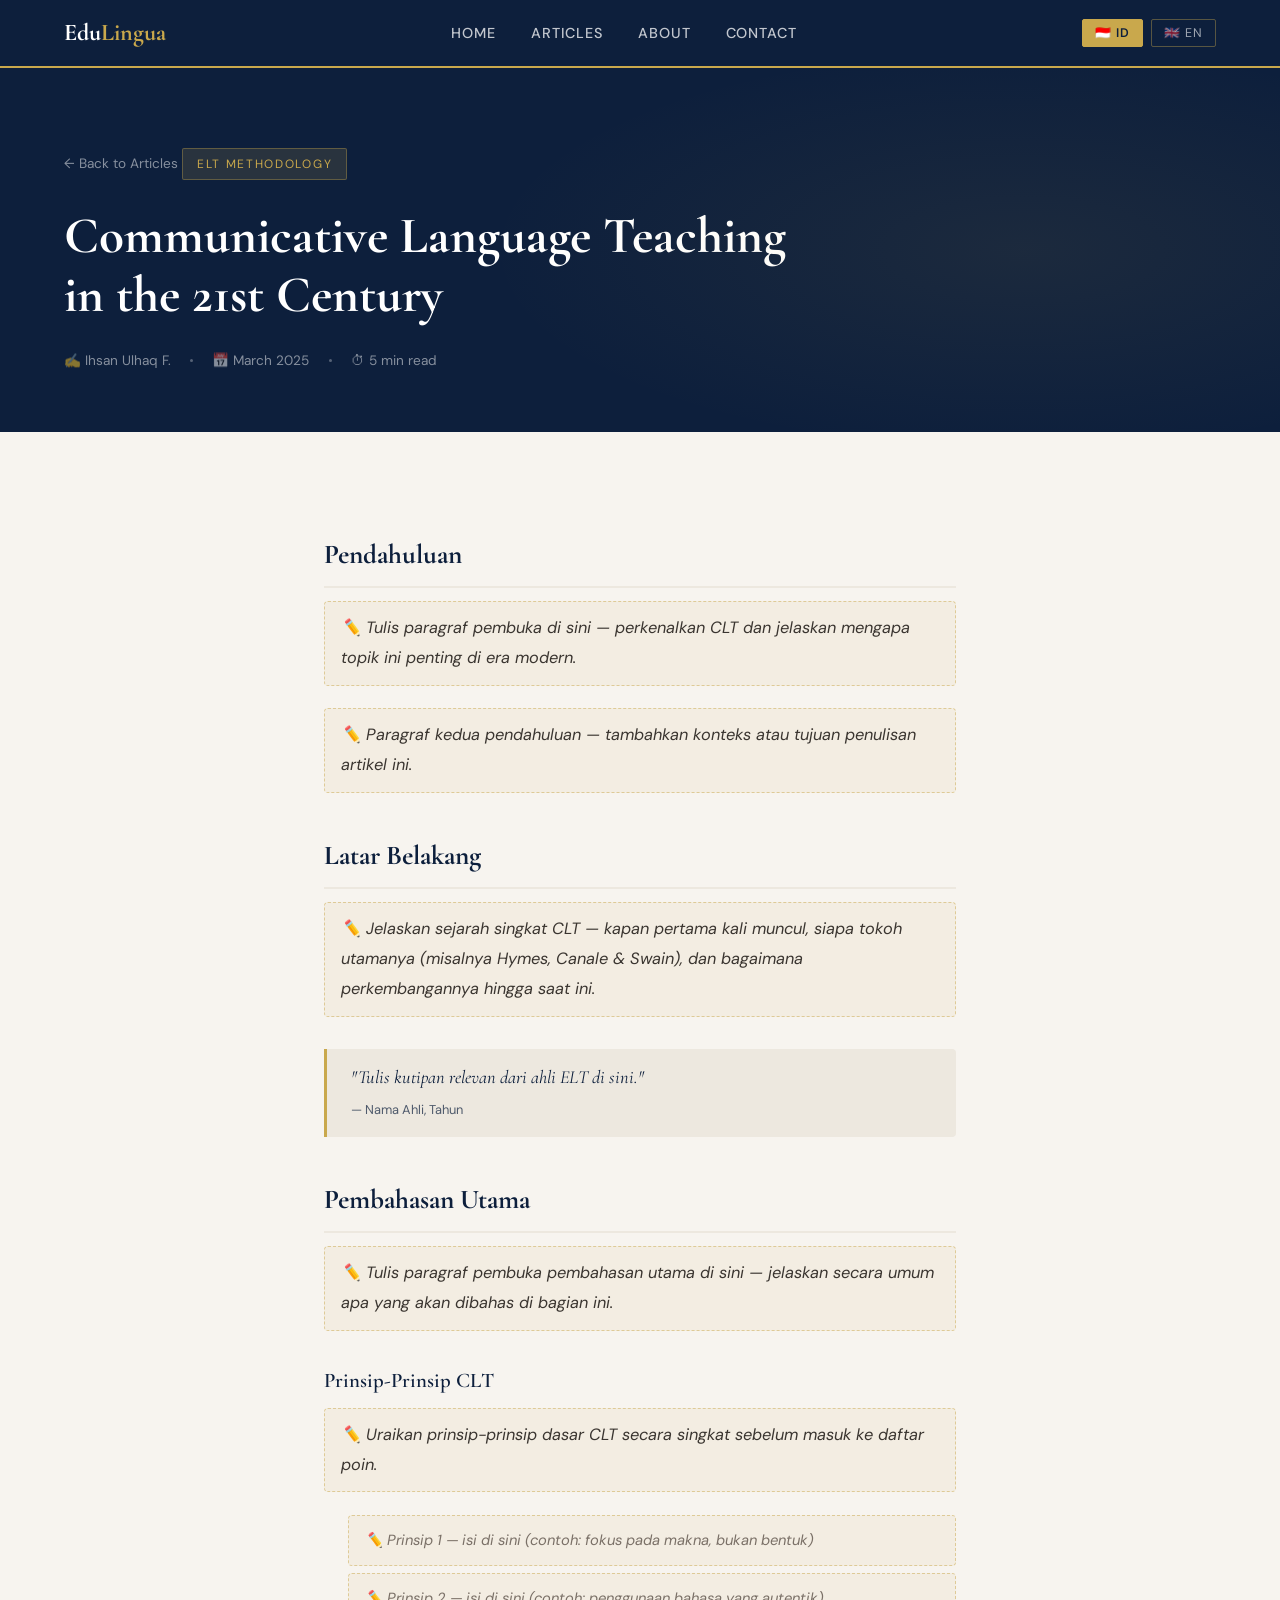
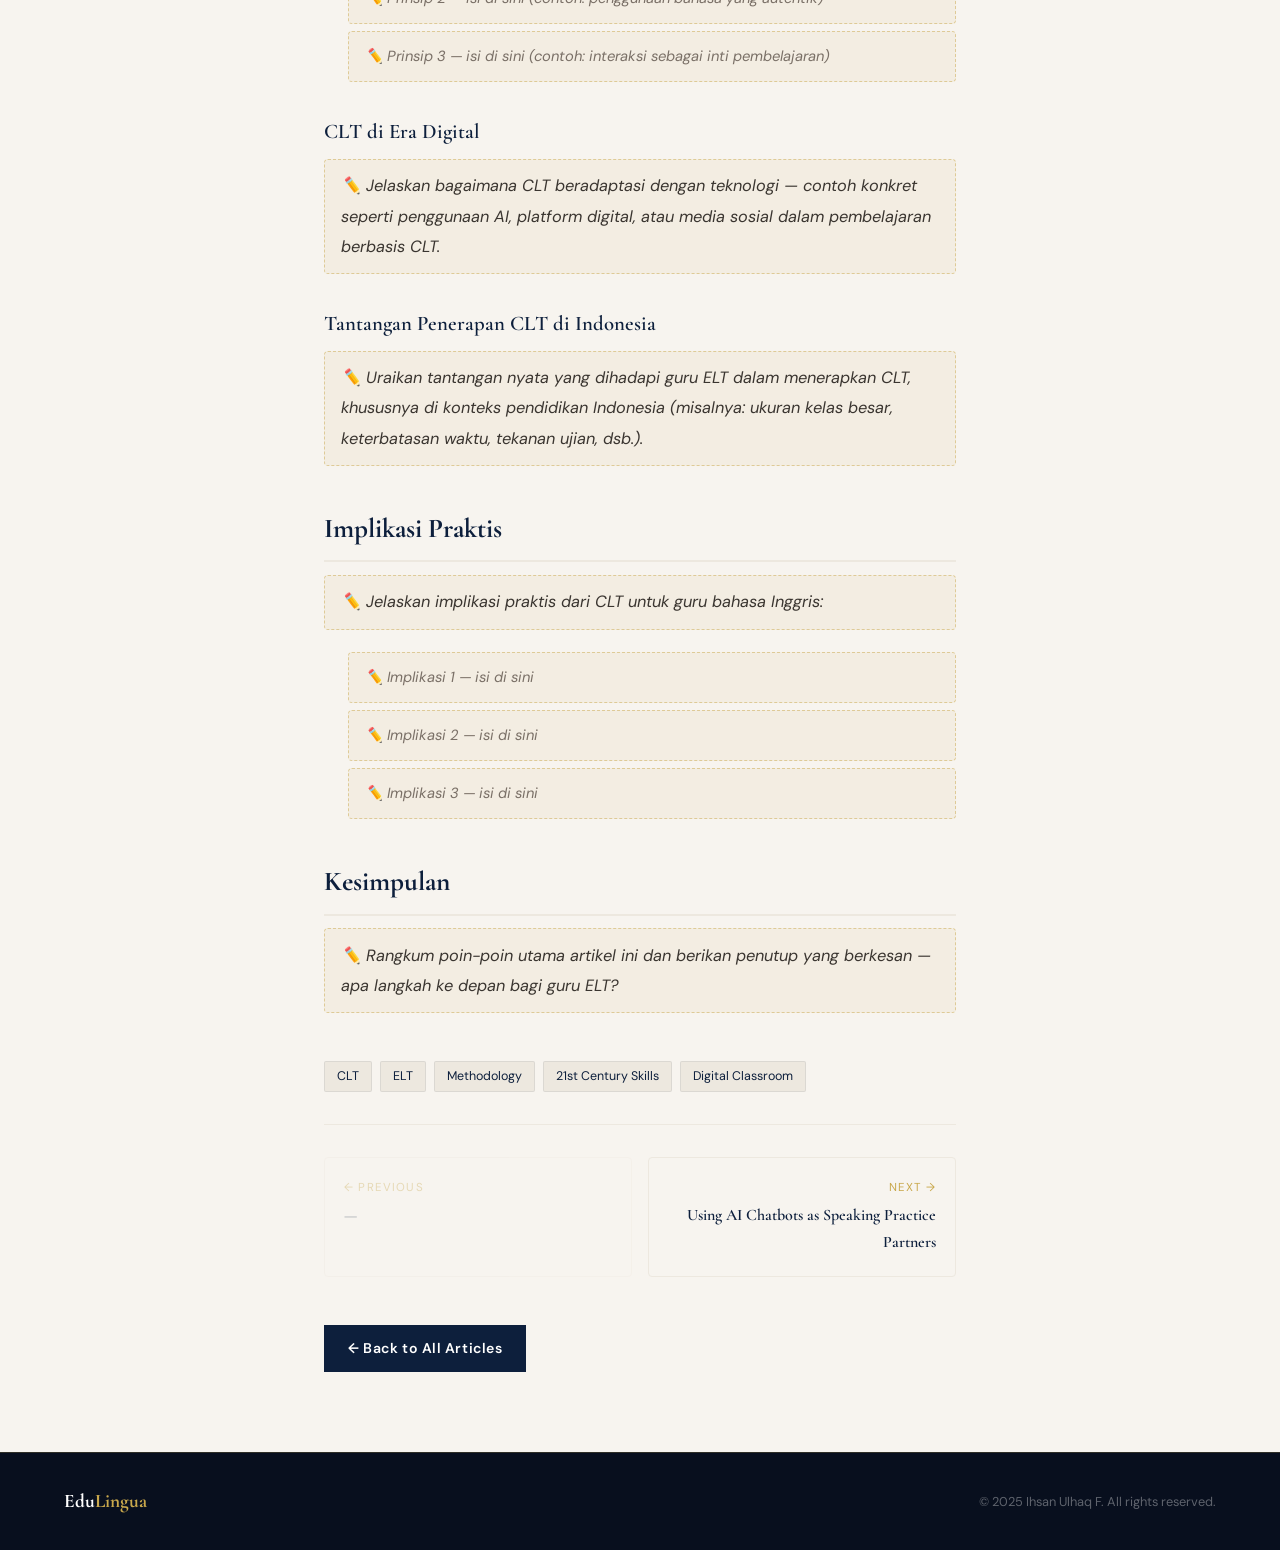
==== blog/artikel-1.html @ 9e731ccf "Rename artikel1.html to artikel-1.html" ====
<!DOCTYPE html>
<html lang="en">
<head>
  <meta charset="UTF-8" />
  <meta name="viewport" content="width=device-width, initial-scale=1.0"/>
  <title>Communicative Language Teaching in the 21st Century — EduLingua</title>
  <link href="https://fonts.googleapis.com/css2?family=Cormorant+Garamond:ital,wght@0,400;0,600;0,700;1,400&family=DM+Sans:wght@300;400;500&display=swap" rel="stylesheet"/>
  <style>
    *, *::before, *::after { box-sizing: border-box; margin: 0; padding: 0; }
    :root {
      --navy:  #0d1f3c;
      --gold:  #c9a84c;
      --ivory: #f7f4ef;
      --warm:  #ede8df;
      --muted: #7a7067;
      --white: #ffffff;
      --serif: 'Cormorant Garamond', Georgia, serif;
      --sans:  'DM Sans', sans-serif;
    }
    html { scroll-behavior: smooth; }
    body { background: var(--ivory); color: var(--navy); font-family: var(--sans); font-size: 16px; line-height: 1.7; }

    /* NAV */
    nav {
      position: sticky; top: 0; z-index: 100;
      background: var(--navy);
      display: flex; align-items: center; justify-content: space-between;
      padding: 0 5vw; height: 68px;
      border-bottom: 2px solid var(--gold);
    }
    .nav-logo { font-family: var(--serif); font-size: 1.5rem; font-weight: 700; color: var(--white); text-decoration: none; }
    .nav-logo span { color: var(--gold); }
    .nav-links { display: flex; gap: 2.2rem; list-style: none; }
    .nav-links a { color: rgba(255,255,255,.75); text-decoration: none; font-size: .9rem; letter-spacing: .06em; text-transform: uppercase; font-weight: 500; transition: color .25s; }
    .nav-links a:hover { color: var(--gold); }

    /* LANGUAGE TOGGLE */
    .lang-toggle { display: flex; gap: .5rem; align-items: center; }
    .lang-btn {
      background: transparent; border: 1px solid rgba(201,168,76,.4);
      color: rgba(255,255,255,.6); padding: 5px 12px; font-size: .78rem;
      letter-spacing: .08em; cursor: pointer; border-radius: 2px;
      font-family: var(--sans); transition: all .2s;
    }
    .lang-btn.active { background: var(--gold); color: var(--navy); border-color: var(--gold); font-weight: 600; }
    .lang-btn:hover:not(.active) { border-color: var(--gold); color: var(--gold); }

    /* HERO */
    .article-hero {
      background: var(--navy); padding: 80px 5vw 60px;
      position: relative; overflow: hidden;
    }
    .article-hero::before {
      content: ''; position: absolute; inset: 0;
      background: radial-gradient(ellipse 60% 80% at 80% 50%, rgba(201,168,76,.08), transparent 70%);
      pointer-events: none;
    }
    .back-link {
      display: inline-flex; align-items: center; gap: .4rem;
      color: rgba(255,255,255,.5); text-decoration: none; font-size: .85rem;
      margin-bottom: 2rem; transition: color .2s;
    }
    .back-link:hover { color: var(--gold); }
    .article-cat {
      display: inline-block;
      background: rgba(201,168,76,.15); color: var(--gold);
      font-size: .75rem; letter-spacing: .14em; text-transform: uppercase;
      padding: 5px 14px; border: 1px solid rgba(201,168,76,.35); border-radius: 2px;
      margin-bottom: 1.2rem;
    }
    .article-title {
      font-family: var(--serif); font-size: clamp(2rem, 5vw, 3.2rem);
      font-weight: 700; color: var(--white); line-height: 1.15;
      max-width: 760px; margin-bottom: 1.5rem;
    }
    .article-meta {
      display: flex; align-items: center; gap: 1.2rem;
      flex-wrap: wrap; font-size: .85rem; color: rgba(255,255,255,.5);
    }
    .article-meta span { display: flex; align-items: center; gap: .4rem; }
    .meta-dot { width: 3px; height: 3px; background: rgba(255,255,255,.3); border-radius: 50%; }

    /* ARTICLE BODY */
    .article-wrap { max-width: 760px; margin: 0 auto; padding: 60px 5vw 80px; }

    /* LANG CONTENT */
    .lang-content { display: none; }
    .lang-content.active { display: block; }

    /* ARTICLE CONTENT */
    .article-content h2 {
      font-family: var(--serif); font-size: 1.7rem; font-weight: 700;
      color: var(--navy); margin: 2.5rem 0 .8rem;
      padding-bottom: .5rem; border-bottom: 2px solid var(--warm);
    }
    .article-content h3 {
      font-family: var(--serif); font-size: 1.3rem; font-weight: 600;
      color: var(--navy); margin: 2rem 0 .6rem;
    }
    .article-content p {
      color: #3a3530; margin-bottom: 1.4rem; font-size: 1.02rem; line-height: 1.85;
    }
    .article-content ul, .article-content ol {
      margin: 0 0 1.4rem 1.5rem; color: #3a3530; font-size: 1.02rem; line-height: 1.85;
    }
    .article-content li { margin-bottom: .4rem; }
    .article-content blockquote {
      border-left: 3px solid var(--gold); padding: .8rem 1.5rem;
      margin: 2rem 0; background: var(--warm); border-radius: 0 4px 4px 0;
      font-family: var(--serif); font-size: 1.15rem; font-style: italic; color: var(--navy);
    }
    .article-content strong { color: var(--navy); font-weight: 600; }
    .article-content a { color: var(--gold); text-decoration: underline; }

    /* PLACEHOLDER — hapus setelah konten diisi */
    .placeholder {
      background: rgba(201,168,76,.08); border: 1px dashed rgba(201,168,76,.5);
      border-radius: 4px; padding: .7rem 1rem; margin-bottom: 1.4rem;
      color: var(--muted); font-size: .92rem; font-style: italic; list-style: none;
    }
    .placeholder::before { content: '✏️  '; }

    /* TAGS */
    .article-tags { display: flex; flex-wrap: wrap; gap: .5rem; margin: 3rem 0 2rem; }
    .tag {
      background: var(--warm); color: var(--navy); font-size: .78rem;
      padding: 4px 12px; border-radius: 2px; border: 1px solid rgba(13,31,60,.08);
    }

    /* DIVIDER */
    .article-divider { border: none; border-top: 1px solid var(--warm); margin: 2rem 0; }

    /* ARTICLE NAV */
    .article-nav { display: grid; grid-template-columns: 1fr 1fr; gap: 1rem; margin-top: 2rem; }
    .article-nav a {
      border: 1px solid var(--warm); border-radius: 4px; padding: 1.2rem;
      text-decoration: none; transition: border-color .2s, transform .2s;
    }
    .article-nav a:hover { border-color: var(--gold); transform: translateY(-2px); }
    .nav-dir { font-size: .72rem; letter-spacing: .1em; text-transform: uppercase; color: var(--gold); margin-bottom: .3rem; }
    .nav-title { font-family: var(--serif); font-size: 1rem; color: var(--navy); font-weight: 600; }
    .article-nav .next { text-align: right; }

    /* BACK TO BLOG */
    .back-to-blog {
      display: inline-flex; align-items: center; gap: .5rem;
      background: var(--navy); color: var(--white);
      padding: 12px 24px; text-decoration: none; font-size: .88rem;
      font-weight: 600; letter-spacing: .04em; margin-top: 3rem; transition: opacity .2s;
    }
    .back-to-blog:hover { opacity: .85; }

    /* FOOTER */
    footer {
      background: #080f1e; padding: 2rem 5vw;
      display: flex; align-items: center; justify-content: space-between;
      border-top: 1px solid rgba(201,168,76,.2); flex-wrap: wrap; gap: 1rem;
    }
    .footer-logo { font-family: var(--serif); font-size: 1.2rem; color: var(--white); font-weight: 700; }
    .footer-logo span { color: var(--gold); }
    .footer-copy { font-size: .8rem; color: rgba(255,255,255,.35); }

    @media (max-width: 640px) {
      .nav-links { display: none; }
      .article-nav { grid-template-columns: 1fr; }
    }
  </style>
</head>
<body>

<!-- NAV -->
<nav>
  <a class="nav-logo" href="../index.html">Edu<span>Lingua</span></a>
  <ul class="nav-links">
    <li><a href="../index.html">Home</a></li>
    <li><a href="../index.html#posts">Articles</a></li>
    <li><a href="../index.html#about">About</a></li>
    <li><a href="../index.html#contact">Contact</a></li>
  </ul>
  <div class="lang-toggle">
    <button class="lang-btn active" onclick="switchLang('id', this)">🇮🇩 ID</button>
    <button class="lang-btn" onclick="switchLang('en', this)">🇬🇧 EN</button>
  </div>
</nav>

<!-- HERO -->
<div class="article-hero">
  <a class="back-link" href="../index.html#posts">← Back to Articles</a>
  <div class="article-cat">ELT Methodology</div>
  <h1 class="article-title">Communicative Language Teaching in the 21st Century</h1>
  <div class="article-meta">
    <span>✍️ Ihsan Ulhaq F.</span>
    <span class="meta-dot"></span>
    <span>📅 March 2025</span>
    <span class="meta-dot"></span>
    <span>⏱ 5 min read</span>
  </div>
</div>

<!-- ISI ARTIKEL -->
<div class="article-wrap">

  <!-- ============================================================
       🇮🇩 VERSI BAHASA INDONESIA
       Ganti setiap elemen .placeholder dengan konten aslimu
  ============================================================ -->
  <div class="lang-content active" id="lang-id">
    <div class="article-content">

      <h2>Pendahuluan</h2>
      <p class="placeholder">Tulis paragraf pembuka di sini — perkenalkan CLT dan jelaskan mengapa topik ini penting di era modern.</p>
      <p class="placeholder">Paragraf kedua pendahuluan — tambahkan konteks atau tujuan penulisan artikel ini.</p>

      <h2>Latar Belakang</h2>
      <p class="placeholder">Jelaskan sejarah singkat CLT — kapan pertama kali muncul, siapa tokoh utamanya (misalnya Hymes, Canale & Swain), dan bagaimana perkembangannya hingga saat ini.</p>

      <blockquote>
        "Tulis kutipan relevan dari ahli ELT di sini."
        <br/><small style="font-family:var(--sans);font-size:.8rem;font-style:normal;opacity:.7">— Nama Ahli, Tahun</small>
      </blockquote>

      <h2>Pembahasan Utama</h2>
      <p class="placeholder">Tulis paragraf pembuka pembahasan utama di sini — jelaskan secara umum apa yang akan dibahas di bagian ini.</p>

      <h3>Prinsip-Prinsip CLT</h3>
      <p class="placeholder">Uraikan prinsip-prinsip dasar CLT secara singkat sebelum masuk ke daftar poin.</p>
      <ul>
        <li class="placeholder">Prinsip 1 — isi di sini (contoh: fokus pada makna, bukan bentuk)</li>
        <li class="placeholder">Prinsip 2 — isi di sini (contoh: penggunaan bahasa yang autentik)</li>
        <li class="placeholder">Prinsip 3 — isi di sini (contoh: interaksi sebagai inti pembelajaran)</li>
      </ul>

      <h3>CLT di Era Digital</h3>
      <p class="placeholder">Jelaskan bagaimana CLT beradaptasi dengan teknologi — contoh konkret seperti penggunaan AI, platform digital, atau media sosial dalam pembelajaran berbasis CLT.</p>

      <h3>Tantangan Penerapan CLT di Indonesia</h3>
      <p class="placeholder">Uraikan tantangan nyata yang dihadapi guru ELT dalam menerapkan CLT, khususnya di konteks pendidikan Indonesia (misalnya: ukuran kelas besar, keterbatasan waktu, tekanan ujian, dsb.).</p>

      <h2>Implikasi Praktis</h2>
      <p class="placeholder">Jelaskan implikasi praktis dari CLT untuk guru bahasa Inggris:</p>
      <ul>
        <li class="placeholder">Implikasi 1 — isi di sini</li>
        <li class="placeholder">Implikasi 2 — isi di sini</li>
        <li class="placeholder">Implikasi 3 — isi di sini</li>
      </ul>

      <h2>Kesimpulan</h2>
      <p class="placeholder">Rangkum poin-poin utama artikel ini dan berikan penutup yang berkesan — apa langkah ke depan bagi guru ELT?</p>

    </div>
  </div>

  <!-- ============================================================
       🇬🇧 ENGLISH VERSION
       Replace each .placeholder element with your actual content
  ============================================================ -->
  <div class="lang-content" id="lang-en">
    <div class="article-content">

      <h2>Introduction</h2>
      <p class="placeholder">Write your opening paragraph here — introduce CLT and explain why it remains relevant in the 21st century.</p>
      <p class="placeholder">Second introductory paragraph — add context or state the purpose of this article.</p>

      <h2>Background</h2>
      <p class="placeholder">Provide a brief history of CLT — when it emerged, key theorists (e.g. Hymes, Canale & Swain), and how it has evolved to the present day.</p>

      <blockquote>
        "Add a relevant quote from an ELT scholar here."
        <br/><small style="font-family:var(--sans);font-size:.8rem;font-style:normal;opacity:.7">— Scholar Name, Year</small>
      </blockquote>

      <h2>Main Discussion</h2>
      <p class="placeholder">Write an opening paragraph for the main discussion — briefly outline what will be covered in this section.</p>

      <h3>Core Principles of CLT</h3>
      <p class="placeholder">Briefly introduce the core principles before listing them.</p>
      <ul>
        <li class="placeholder">Principle 1 — fill in here (e.g. focus on meaning over form)</li>
        <li class="placeholder">Principle 2 — fill in here (e.g. use of authentic language)</li>
        <li class="placeholder">Principle 3 — fill in here (e.g. interaction as the core of learning)</li>
      </ul>

      <h3>CLT in the Digital Age</h3>
      <p class="placeholder">Explain how CLT has adapted to technology — give concrete examples such as AI tools, digital platforms, or social media in CLT-based learning environments.</p>

      <h3>Challenges of Implementing CLT in Indonesia</h3>
      <p class="placeholder">Discuss real challenges faced by ELT teachers when applying CLT, particularly in the Indonesian education context (e.g. large class sizes, time constraints, exam pressure, etc.).</p>

      <h2>Practical Implications</h2>
      <p class="placeholder">Explain the practical implications of CLT for English language teachers:</p>
      <ul>
        <li class="placeholder">Implication 1 — fill in here</li>
        <li class="placeholder">Implication 2 — fill in here</li>
        <li class="placeholder">Implication 3 — fill in here</li>
      </ul>

      <h2>Conclusion</h2>
      <p class="placeholder">Summarize the main points of the article and provide a compelling closing — what should ELT teachers do going forward?</p>

    </div>
  </div>

  <!-- TAGS -->
  <div class="article-tags">
    <span class="tag">CLT</span>
    <span class="tag">ELT</span>
    <span class="tag">Methodology</span>
    <span class="tag">21st Century Skills</span>
    <span class="tag">Digital Classroom</span>
  </div>

  <hr class="article-divider"/>

  <!-- NAVIGASI ARTIKEL -->
  <div class="article-nav">
    <a href="#" class="prev" style="opacity:.35;pointer-events:none;">
      <div class="nav-dir">← Previous</div>
      <div class="nav-title">—</div>
    </a>
    <a href="artikel-2.html" class="next">
      <div class="nav-dir">Next →</div>
      <div class="nav-title">Using AI Chatbots as Speaking Practice Partners</div>
    </a>
  </div>

  <a class="back-to-blog" href="../index.html#posts">← Back to All Articles</a>
</div>

<!-- FOOTER -->
<footer>
  <div class="footer-logo">Edu<span>Lingua</span></div>
  <p class="footer-copy">© 2025 Ihsan Ulhaq F. All rights reserved.</p>
</footer>

<script>
  function switchLang(lang, btn) {
    document.querySelectorAll('.lang-content').forEach(el => el.classList.remove('active'));
    document.getElementById('lang-' + lang).classList.add('active');
    document.querySelectorAll('.lang-btn').forEach(b => b.classList.remove('active'));
    btn.classList.add('active');
  }
</script>

</body>
</html>
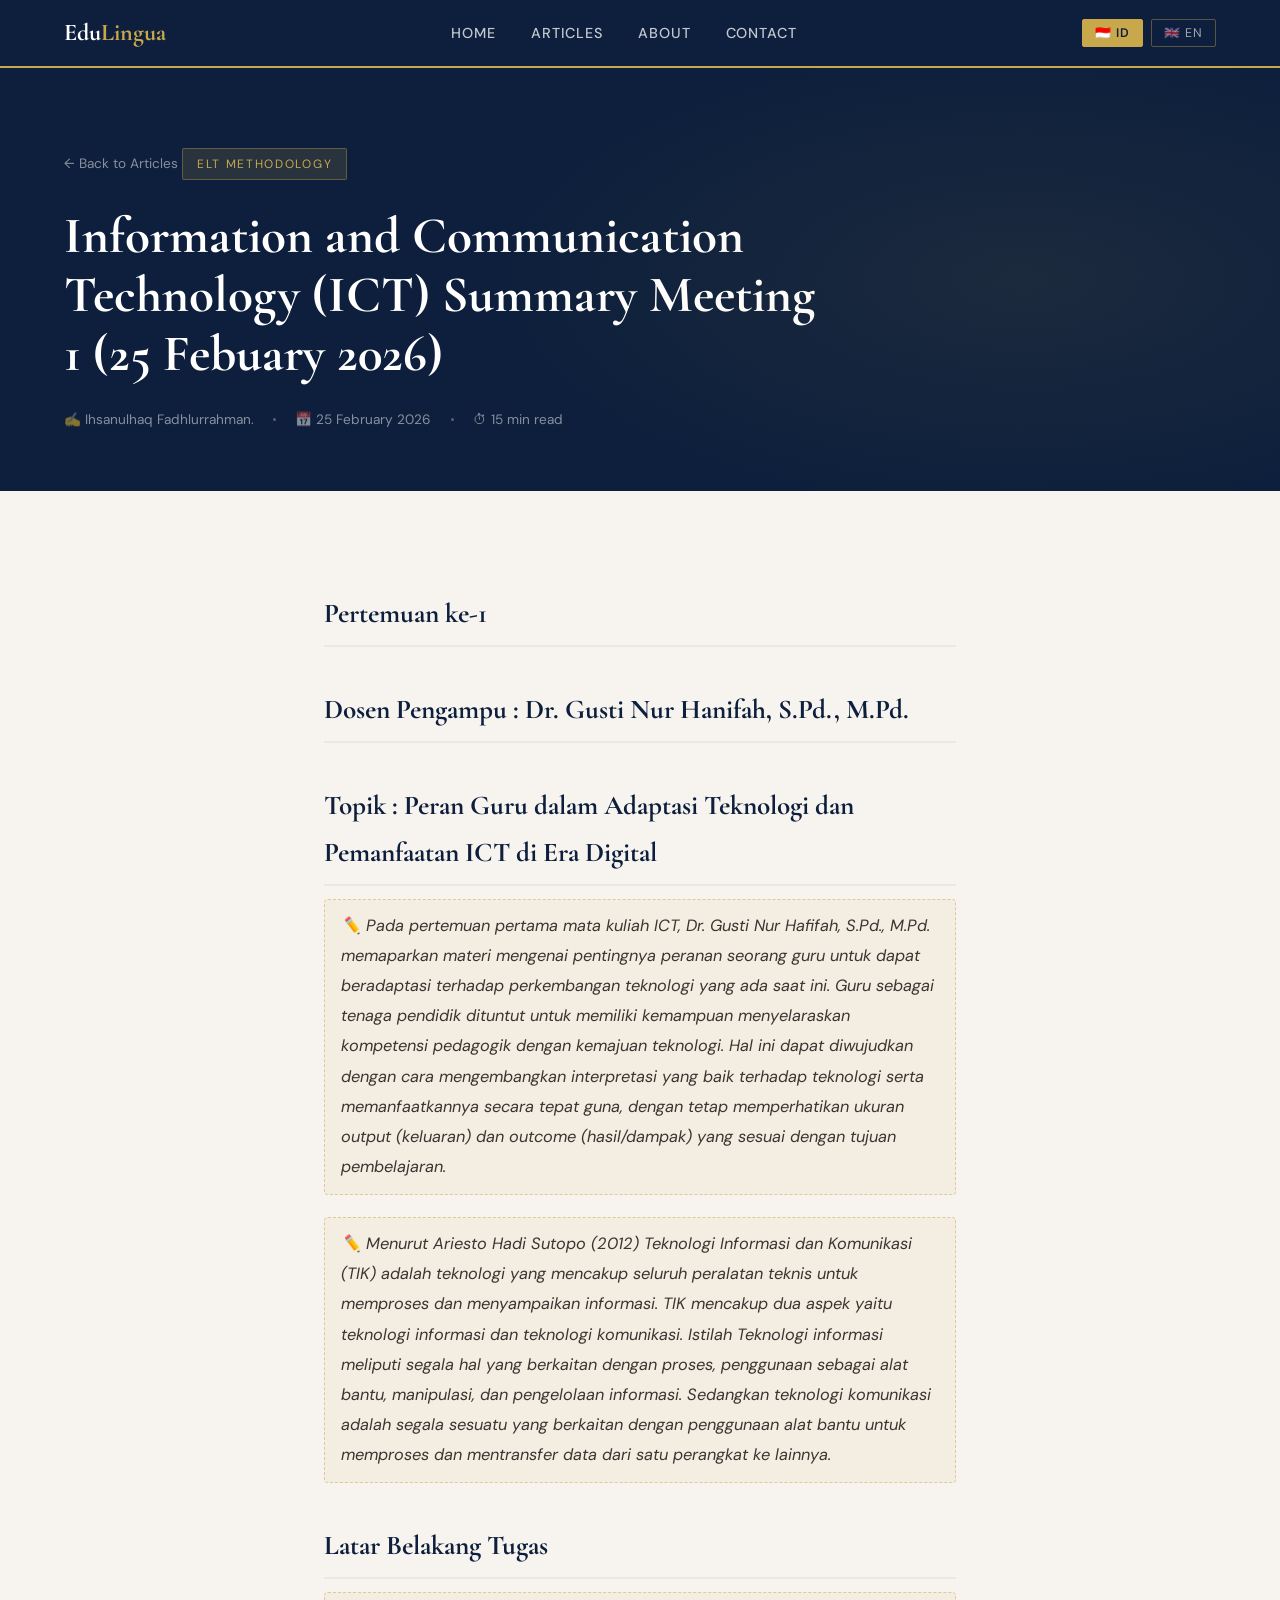
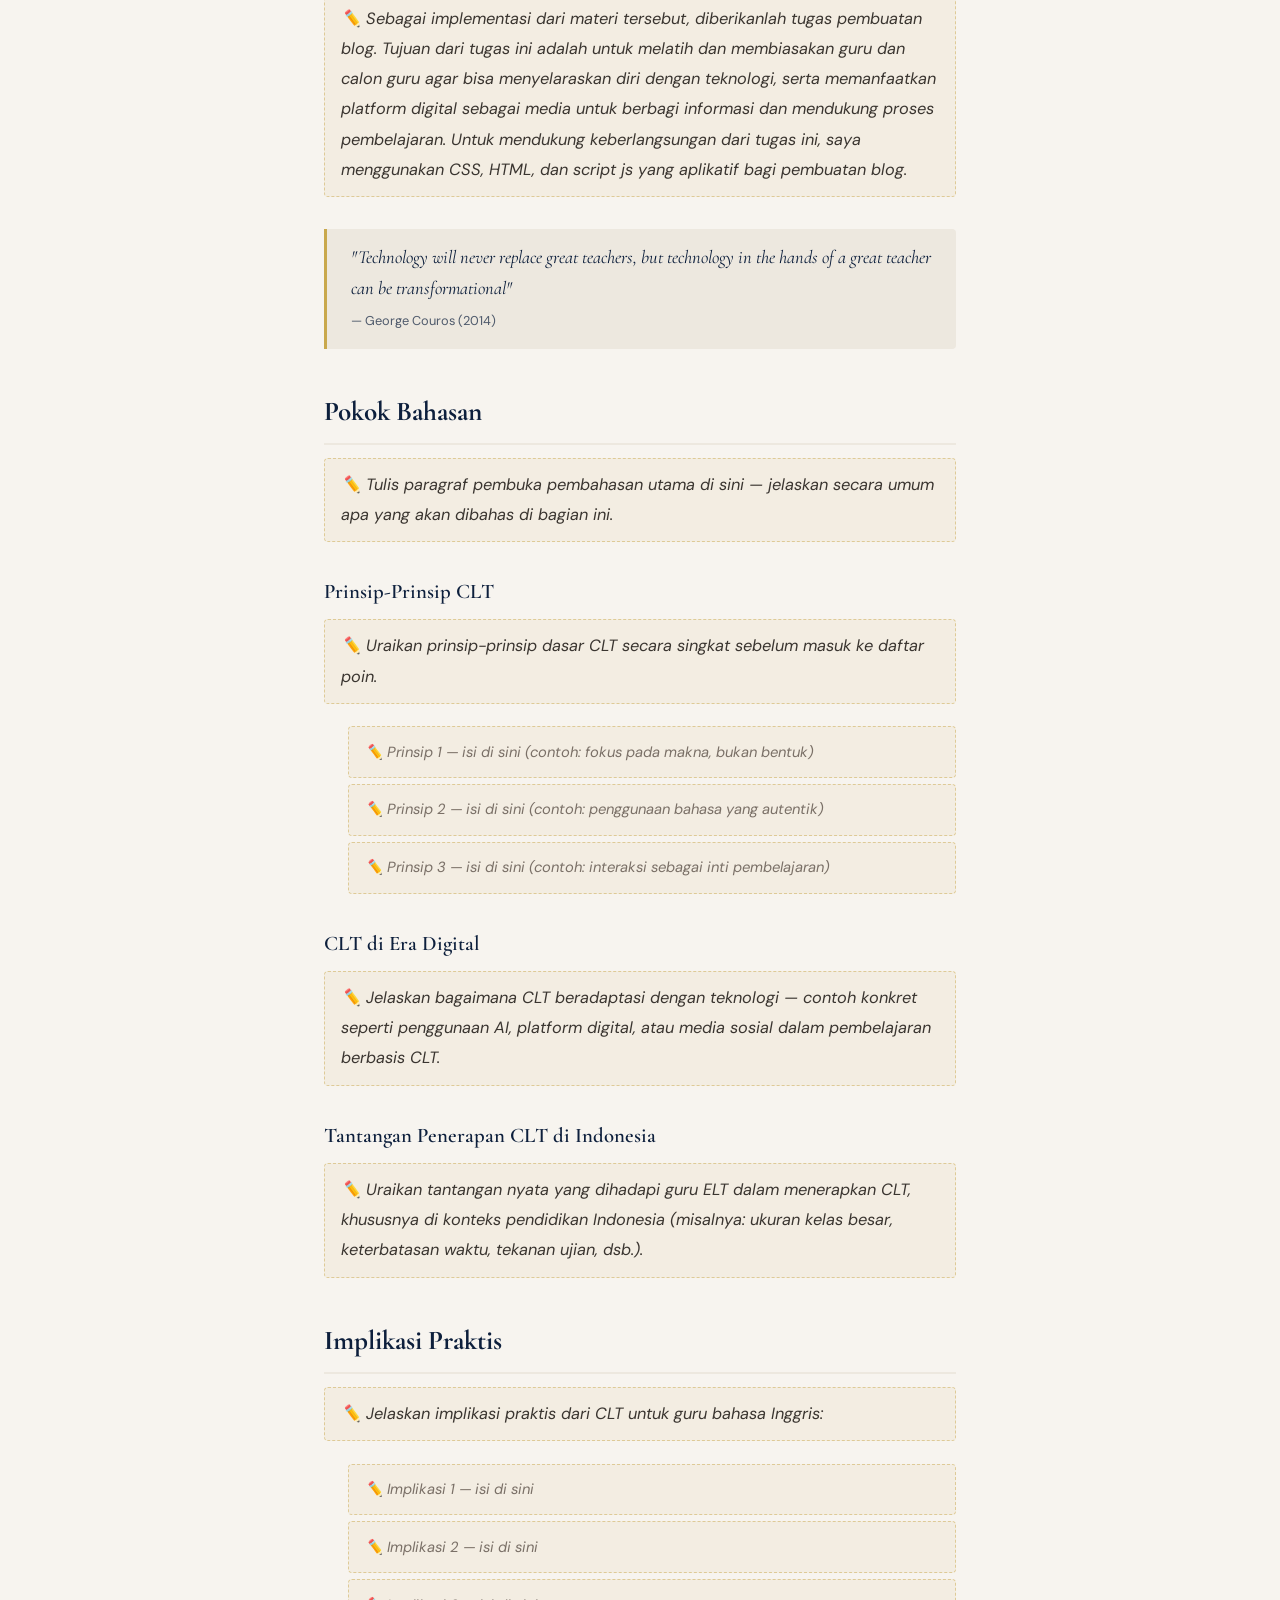
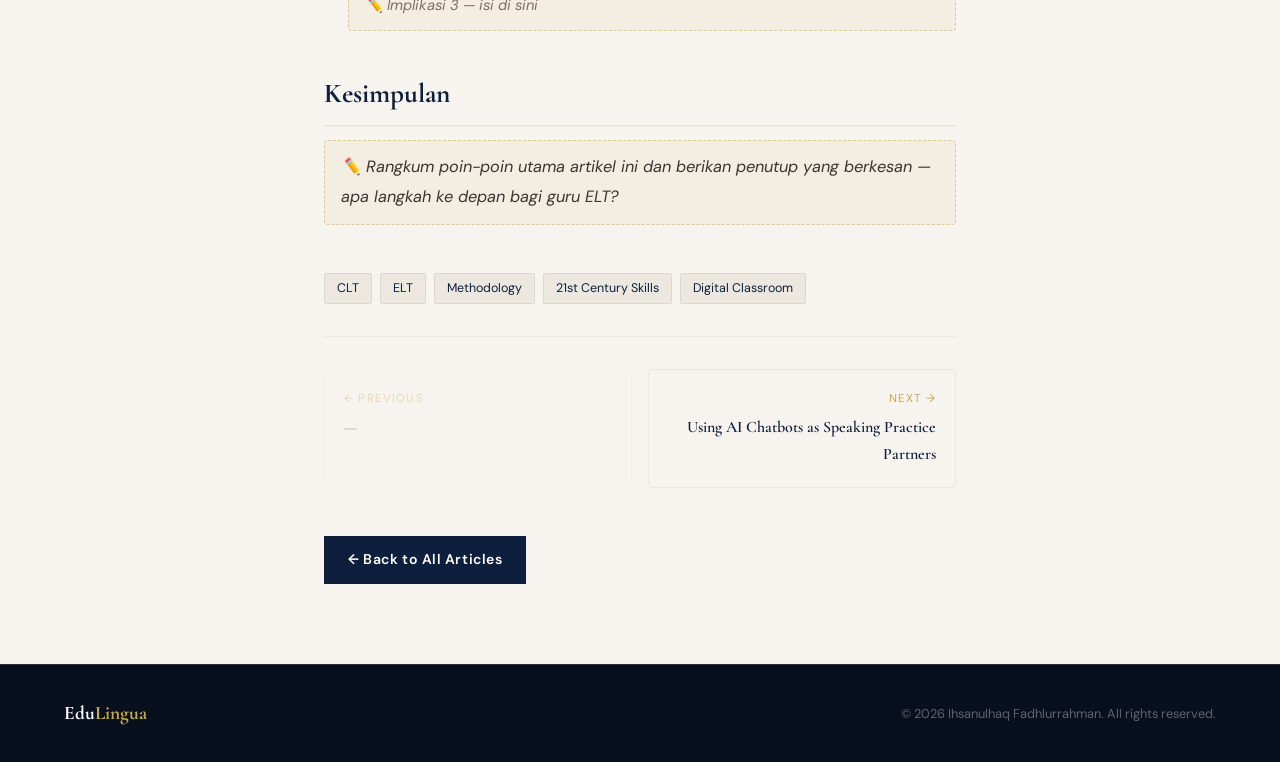
==== commit 23fca163: "Update artikel-1.html" ====
--- a/blog/artikel-1.html
+++ b/blog/artikel-1.html
@@ -1,345 +1,652 @@
-<!DOCTYPE html>
+<!doctype html>
 <html lang="en">
-<head>
-  <meta charset="UTF-8" />
-  <meta name="viewport" content="width=device-width, initial-scale=1.0"/>
-  <title>Communicative Language Teaching in the 21st Century — EduLingua</title>
-  <link href="https://fonts.googleapis.com/css2?family=Cormorant+Garamond:ital,wght@0,400;0,600;0,700;1,400&family=DM+Sans:wght@300;400;500&display=swap" rel="stylesheet"/>
-  <style>
-    *, *::before, *::after { box-sizing: border-box; margin: 0; padding: 0; }
-    :root {
-      --navy:  #0d1f3c;
-      --gold:  #c9a84c;
-      --ivory: #f7f4ef;
-      --warm:  #ede8df;
-      --muted: #7a7067;
-      --white: #ffffff;
-      --serif: 'Cormorant Garamond', Georgia, serif;
-      --sans:  'DM Sans', sans-serif;
-    }
-    html { scroll-behavior: smooth; }
-    body { background: var(--ivory); color: var(--navy); font-family: var(--sans); font-size: 16px; line-height: 1.7; }
-
-    /* NAV */
-    nav {
-      position: sticky; top: 0; z-index: 100;
-      background: var(--navy);
-      display: flex; align-items: center; justify-content: space-between;
-      padding: 0 5vw; height: 68px;
-      border-bottom: 2px solid var(--gold);
-    }
-    .nav-logo { font-family: var(--serif); font-size: 1.5rem; font-weight: 700; color: var(--white); text-decoration: none; }
-    .nav-logo span { color: var(--gold); }
-    .nav-links { display: flex; gap: 2.2rem; list-style: none; }
-    .nav-links a { color: rgba(255,255,255,.75); text-decoration: none; font-size: .9rem; letter-spacing: .06em; text-transform: uppercase; font-weight: 500; transition: color .25s; }
-    .nav-links a:hover { color: var(--gold); }
-
-    /* LANGUAGE TOGGLE */
-    .lang-toggle { display: flex; gap: .5rem; align-items: center; }
-    .lang-btn {
-      background: transparent; border: 1px solid rgba(201,168,76,.4);
-      color: rgba(255,255,255,.6); padding: 5px 12px; font-size: .78rem;
-      letter-spacing: .08em; cursor: pointer; border-radius: 2px;
-      font-family: var(--sans); transition: all .2s;
-    }
-    .lang-btn.active { background: var(--gold); color: var(--navy); border-color: var(--gold); font-weight: 600; }
-    .lang-btn:hover:not(.active) { border-color: var(--gold); color: var(--gold); }
-
-    /* HERO */
-    .article-hero {
-      background: var(--navy); padding: 80px 5vw 60px;
-      position: relative; overflow: hidden;
-    }
-    .article-hero::before {
-      content: ''; position: absolute; inset: 0;
-      background: radial-gradient(ellipse 60% 80% at 80% 50%, rgba(201,168,76,.08), transparent 70%);
-      pointer-events: none;
-    }
-    .back-link {
-      display: inline-flex; align-items: center; gap: .4rem;
-      color: rgba(255,255,255,.5); text-decoration: none; font-size: .85rem;
-      margin-bottom: 2rem; transition: color .2s;
-    }
-    .back-link:hover { color: var(--gold); }
-    .article-cat {
-      display: inline-block;
-      background: rgba(201,168,76,.15); color: var(--gold);
-      font-size: .75rem; letter-spacing: .14em; text-transform: uppercase;
-      padding: 5px 14px; border: 1px solid rgba(201,168,76,.35); border-radius: 2px;
-      margin-bottom: 1.2rem;
-    }
-    .article-title {
-      font-family: var(--serif); font-size: clamp(2rem, 5vw, 3.2rem);
-      font-weight: 700; color: var(--white); line-height: 1.15;
-      max-width: 760px; margin-bottom: 1.5rem;
-    }
-    .article-meta {
-      display: flex; align-items: center; gap: 1.2rem;
-      flex-wrap: wrap; font-size: .85rem; color: rgba(255,255,255,.5);
-    }
-    .article-meta span { display: flex; align-items: center; gap: .4rem; }
-    .meta-dot { width: 3px; height: 3px; background: rgba(255,255,255,.3); border-radius: 50%; }
-
-    /* ARTICLE BODY */
-    .article-wrap { max-width: 760px; margin: 0 auto; padding: 60px 5vw 80px; }
-
-    /* LANG CONTENT */
-    .lang-content { display: none; }
-    .lang-content.active { display: block; }
-
-    /* ARTICLE CONTENT */
-    .article-content h2 {
-      font-family: var(--serif); font-size: 1.7rem; font-weight: 700;
-      color: var(--navy); margin: 2.5rem 0 .8rem;
-      padding-bottom: .5rem; border-bottom: 2px solid var(--warm);
-    }
-    .article-content h3 {
-      font-family: var(--serif); font-size: 1.3rem; font-weight: 600;
-      color: var(--navy); margin: 2rem 0 .6rem;
-    }
-    .article-content p {
-      color: #3a3530; margin-bottom: 1.4rem; font-size: 1.02rem; line-height: 1.85;
-    }
-    .article-content ul, .article-content ol {
-      margin: 0 0 1.4rem 1.5rem; color: #3a3530; font-size: 1.02rem; line-height: 1.85;
-    }
-    .article-content li { margin-bottom: .4rem; }
-    .article-content blockquote {
-      border-left: 3px solid var(--gold); padding: .8rem 1.5rem;
-      margin: 2rem 0; background: var(--warm); border-radius: 0 4px 4px 0;
-      font-family: var(--serif); font-size: 1.15rem; font-style: italic; color: var(--navy);
-    }
-    .article-content strong { color: var(--navy); font-weight: 600; }
-    .article-content a { color: var(--gold); text-decoration: underline; }
-
-    /* PLACEHOLDER — hapus setelah konten diisi */
-    .placeholder {
-      background: rgba(201,168,76,.08); border: 1px dashed rgba(201,168,76,.5);
-      border-radius: 4px; padding: .7rem 1rem; margin-bottom: 1.4rem;
-      color: var(--muted); font-size: .92rem; font-style: italic; list-style: none;
-    }
-    .placeholder::before { content: '✏️  '; }
-
-    /* TAGS */
-    .article-tags { display: flex; flex-wrap: wrap; gap: .5rem; margin: 3rem 0 2rem; }
-    .tag {
-      background: var(--warm); color: var(--navy); font-size: .78rem;
-      padding: 4px 12px; border-radius: 2px; border: 1px solid rgba(13,31,60,.08);
-    }
-
-    /* DIVIDER */
-    .article-divider { border: none; border-top: 1px solid var(--warm); margin: 2rem 0; }
-
-    /* ARTICLE NAV */
-    .article-nav { display: grid; grid-template-columns: 1fr 1fr; gap: 1rem; margin-top: 2rem; }
-    .article-nav a {
-      border: 1px solid var(--warm); border-radius: 4px; padding: 1.2rem;
-      text-decoration: none; transition: border-color .2s, transform .2s;
-    }
-    .article-nav a:hover { border-color: var(--gold); transform: translateY(-2px); }
-    .nav-dir { font-size: .72rem; letter-spacing: .1em; text-transform: uppercase; color: var(--gold); margin-bottom: .3rem; }
-    .nav-title { font-family: var(--serif); font-size: 1rem; color: var(--navy); font-weight: 600; }
-    .article-nav .next { text-align: right; }
-
-    /* BACK TO BLOG */
-    .back-to-blog {
-      display: inline-flex; align-items: center; gap: .5rem;
-      background: var(--navy); color: var(--white);
-      padding: 12px 24px; text-decoration: none; font-size: .88rem;
-      font-weight: 600; letter-spacing: .04em; margin-top: 3rem; transition: opacity .2s;
-    }
-    .back-to-blog:hover { opacity: .85; }
-
-    /* FOOTER */
-    footer {
-      background: #080f1e; padding: 2rem 5vw;
-      display: flex; align-items: center; justify-content: space-between;
-      border-top: 1px solid rgba(201,168,76,.2); flex-wrap: wrap; gap: 1rem;
-    }
-    .footer-logo { font-family: var(--serif); font-size: 1.2rem; color: var(--white); font-weight: 700; }
-    .footer-logo span { color: var(--gold); }
-    .footer-copy { font-size: .8rem; color: rgba(255,255,255,.35); }
-
-    @media (max-width: 640px) {
-      .nav-links { display: none; }
-      .article-nav { grid-template-columns: 1fr; }
-    }
-  </style>
-</head>
-<body>
-
-<!-- NAV -->
-<nav>
-  <a class="nav-logo" href="../index.html">Edu<span>Lingua</span></a>
-  <ul class="nav-links">
-    <li><a href="../index.html">Home</a></li>
-    <li><a href="../index.html#posts">Articles</a></li>
-    <li><a href="../index.html#about">About</a></li>
-    <li><a href="../index.html#contact">Contact</a></li>
-  </ul>
-  <div class="lang-toggle">
-    <button class="lang-btn active" onclick="switchLang('id', this)">🇮🇩 ID</button>
-    <button class="lang-btn" onclick="switchLang('en', this)">🇬🇧 EN</button>
-  </div>
-</nav>
-
-<!-- HERO -->
-<div class="article-hero">
-  <a class="back-link" href="../index.html#posts">← Back to Articles</a>
-  <div class="article-cat">ELT Methodology</div>
-  <h1 class="article-title">Communicative Language Teaching in the 21st Century</h1>
-  <div class="article-meta">
-    <span>✍️ Ihsan Ulhaq F.</span>
-    <span class="meta-dot"></span>
-    <span>📅 March 2025</span>
-    <span class="meta-dot"></span>
-    <span>⏱ 5 min read</span>
-  </div>
-</div>
-
-<!-- ISI ARTIKEL -->
-<div class="article-wrap">
-
-  <!-- ============================================================
+  <head>
+    <meta charset="UTF-8" />
+    <meta name="viewport" content="width=device-width, initial-scale=1.0" />
+    <title>
+      Communicative Language Teaching in the 21st Century — EduLingua
+    </title>
+    <link
+      href="https://fonts.googleapis.com/css2?family=Cormorant+Garamond:ital,wght@0,400;0,600;0,700;1,400&family=DM+Sans:wght@300;400;500&display=swap"
+      rel="stylesheet"
+    />
+    <style>
+      *,
+      *::before,
+      *::after {
+        box-sizing: border-box;
+        margin: 0;
+        padding: 0;
+      }
+      :root {
+        --navy: #0d1f3c;
+        --gold: #c9a84c;
+        --ivory: #f7f4ef;
+        --warm: #ede8df;
+        --muted: #7a7067;
+        --white: #ffffff;
+        --serif: "Cormorant Garamond", Georgia, serif;
+        --sans: "DM Sans", sans-serif;
+      }
+      html {
+        scroll-behavior: smooth;
+      }
+      body {
+        background: var(--ivory);
+        color: var(--navy);
+        font-family: var(--sans);
+        font-size: 16px;
+        line-height: 1.7;
+      }
+
+      /* NAV */
+      nav {
+        position: sticky;
+        top: 0;
+        z-index: 100;
+        background: var(--navy);
+        display: flex;
+        align-items: center;
+        justify-content: space-between;
+        padding: 0 5vw;
+        height: 68px;
+        border-bottom: 2px solid var(--gold);
+      }
+      .nav-logo {
+        font-family: var(--serif);
+        font-size: 1.5rem;
+        font-weight: 700;
+        color: var(--white);
+        text-decoration: none;
+      }
+      .nav-logo span {
+        color: var(--gold);
+      }
+      .nav-links {
+        display: flex;
+        gap: 2.2rem;
+        list-style: none;
+      }
+      .nav-links a {
+        color: rgba(255, 255, 255, 0.75);
+        text-decoration: none;
+        font-size: 0.9rem;
+        letter-spacing: 0.06em;
+        text-transform: uppercase;
+        font-weight: 500;
+        transition: color 0.25s;
+      }
+      .nav-links a:hover {
+        color: var(--gold);
+      }
+
+      /* LANGUAGE TOGGLE */
+      .lang-toggle {
+        display: flex;
+        gap: 0.5rem;
+        align-items: center;
+      }
+      .lang-btn {
+        background: transparent;
+        border: 1px solid rgba(201, 168, 76, 0.4);
+        color: rgba(255, 255, 255, 0.6);
+        padding: 5px 12px;
+        font-size: 0.78rem;
+        letter-spacing: 0.08em;
+        cursor: pointer;
+        border-radius: 2px;
+        font-family: var(--sans);
+        transition: all 0.2s;
+      }
+      .lang-btn.active {
+        background: var(--gold);
+        color: var(--navy);
+        border-color: var(--gold);
+        font-weight: 600;
+      }
+      .lang-btn:hover:not(.active) {
+        border-color: var(--gold);
+        color: var(--gold);
+      }
+
+      /* HERO */
+      .article-hero {
+        background: var(--navy);
+        padding: 80px 5vw 60px;
+        position: relative;
+        overflow: hidden;
+      }
+      .article-hero::before {
+        content: "";
+        position: absolute;
+        inset: 0;
+        background: radial-gradient(
+          ellipse 60% 80% at 80% 50%,
+          rgba(201, 168, 76, 0.08),
+          transparent 70%
+        );
+        pointer-events: none;
+      }
+      .back-link {
+        display: inline-flex;
+        align-items: center;
+        gap: 0.4rem;
+        color: rgba(255, 255, 255, 0.5);
+        text-decoration: none;
+        font-size: 0.85rem;
+        margin-bottom: 2rem;
+        transition: color 0.2s;
+      }
+      .back-link:hover {
+        color: var(--gold);
+      }
+      .article-cat {
+        display: inline-block;
+        background: rgba(201, 168, 76, 0.15);
+        color: var(--gold);
+        font-size: 0.75rem;
+        letter-spacing: 0.14em;
+        text-transform: uppercase;
+        padding: 5px 14px;
+        border: 1px solid rgba(201, 168, 76, 0.35);
+        border-radius: 2px;
+        margin-bottom: 1.2rem;
+      }
+      .article-title {
+        font-family: var(--serif);
+        font-size: clamp(2rem, 5vw, 3.2rem);
+        font-weight: 700;
+        color: var(--white);
+        line-height: 1.15;
+        max-width: 760px;
+        margin-bottom: 1.5rem;
+      }
+      .article-meta {
+        display: flex;
+        align-items: center;
+        gap: 1.2rem;
+        flex-wrap: wrap;
+        font-size: 0.85rem;
+        color: rgba(255, 255, 255, 0.5);
+      }
+      .article-meta span {
+        display: flex;
+        align-items: center;
+        gap: 0.4rem;
+      }
+      .meta-dot {
+        width: 3px;
+        height: 3px;
+        background: rgba(255, 255, 255, 0.3);
+        border-radius: 50%;
+      }
+
+      /* ARTICLE BODY */
+      .article-wrap {
+        max-width: 760px;
+        margin: 0 auto;
+        padding: 60px 5vw 80px;
+      }
+
+      /* LANG CONTENT */
+      .lang-content {
+        display: none;
+      }
+      .lang-content.active {
+        display: block;
+      }
+
+      /* ARTICLE CONTENT */
+      .article-content h2 {
+        font-family: var(--serif);
+        font-size: 1.7rem;
+        font-weight: 700;
+        color: var(--navy);
+        margin: 2.5rem 0 0.8rem;
+        padding-bottom: 0.5rem;
+        border-bottom: 2px solid var(--warm);
+      }
+      .article-content h3 {
+        font-family: var(--serif);
+        font-size: 1.3rem;
+        font-weight: 600;
+        color: var(--navy);
+        margin: 2rem 0 0.6rem;
+      }
+      .article-content p {
+        color: #3a3530;
+        margin-bottom: 1.4rem;
+        font-size: 1.02rem;
+        line-height: 1.85;
+      }
+      .article-content ul,
+      .article-content ol {
+        margin: 0 0 1.4rem 1.5rem;
+        color: #3a3530;
+        font-size: 1.02rem;
+        line-height: 1.85;
+      }
+      .article-content li {
+        margin-bottom: 0.4rem;
+      }
+      .article-content blockquote {
+        border-left: 3px solid var(--gold);
+        padding: 0.8rem 1.5rem;
+        margin: 2rem 0;
+        background: var(--warm);
+        border-radius: 0 4px 4px 0;
+        font-family: var(--serif);
+        font-size: 1.15rem;
+        font-style: italic;
+        color: var(--navy);
+      }
+      .article-content strong {
+        color: var(--navy);
+        font-weight: 600;
+      }
+      .article-content a {
+        color: var(--gold);
+        text-decoration: underline;
+      }
+
+      /* PLACEHOLDER — hapus setelah konten diisi */
+      .placeholder {
+        background: rgba(201, 168, 76, 0.08);
+        border: 1px dashed rgba(201, 168, 76, 0.5);
+        border-radius: 4px;
+        padding: 0.7rem 1rem;
+        margin-bottom: 1.4rem;
+        color: var(--muted);
+        font-size: 0.92rem;
+        font-style: italic;
+        list-style: none;
+      }
+      .placeholder::before {
+        content: "✏️  ";
+      }
+
+      /* TAGS */
+      .article-tags {
+        display: flex;
+        flex-wrap: wrap;
+        gap: 0.5rem;
+        margin: 3rem 0 2rem;
+      }
+      .tag {
+        background: var(--warm);
+        color: var(--navy);
+        font-size: 0.78rem;
+        padding: 4px 12px;
+        border-radius: 2px;
+        border: 1px solid rgba(13, 31, 60, 0.08);
+      }
+
+      /* DIVIDER */
+      .article-divider {
+        border: none;
+        border-top: 1px solid var(--warm);
+        margin: 2rem 0;
+      }
+
+      /* ARTICLE NAV */
+      .article-nav {
+        display: grid;
+        grid-template-columns: 1fr 1fr;
+        gap: 1rem;
+        margin-top: 2rem;
+      }
+      .article-nav a {
+        border: 1px solid var(--warm);
+        border-radius: 4px;
+        padding: 1.2rem;
+        text-decoration: none;
+        transition:
+          border-color 0.2s,
+          transform 0.2s;
+      }
+      .article-nav a:hover {
+        border-color: var(--gold);
+        transform: translateY(-2px);
+      }
+      .nav-dir {
+        font-size: 0.72rem;
+        letter-spacing: 0.1em;
+        text-transform: uppercase;
+        color: var(--gold);
+        margin-bottom: 0.3rem;
+      }
+      .nav-title {
+        font-family: var(--serif);
+        font-size: 1rem;
+        color: var(--navy);
+        font-weight: 600;
+      }
+      .article-nav .next {
+        text-align: right;
+      }
+
+      /* BACK TO BLOG */
+      .back-to-blog {
+        display: inline-flex;
+        align-items: center;
+        gap: 0.5rem;
+        background: var(--navy);
+        color: var(--white);
+        padding: 12px 24px;
+        text-decoration: none;
+        font-size: 0.88rem;
+        font-weight: 600;
+        letter-spacing: 0.04em;
+        margin-top: 3rem;
+        transition: opacity 0.2s;
+      }
+      .back-to-blog:hover {
+        opacity: 0.85;
+      }
+
+      /* FOOTER */
+      footer {
+        background: #080f1e;
+        padding: 2rem 5vw;
+        display: flex;
+        align-items: center;
+        justify-content: space-between;
+        border-top: 1px solid rgba(201, 168, 76, 0.2);
+        flex-wrap: wrap;
+        gap: 1rem;
+      }
+      .footer-logo {
+        font-family: var(--serif);
+        font-size: 1.2rem;
+        color: var(--white);
+        font-weight: 700;
+      }
+      .footer-logo span {
+        color: var(--gold);
+      }
+      .footer-copy {
+        font-size: 0.8rem;
+        color: rgba(255, 255, 255, 0.35);
+      }
+
+      @media (max-width: 640px) {
+        .nav-links {
+          display: none;
+        }
+        .article-nav {
+          grid-template-columns: 1fr;
+        }
+      }
+    </style>
+  </head>
+  <body>
+    <!-- NAV -->
+    <nav>
+      <a class="nav-logo" href="../index.html">Edu<span>Lingua</span></a>
+      <ul class="nav-links">
+        <li><a href="../index.html">Home</a></li>
+        <li><a href="../index.html#posts">Articles</a></li>
+        <li><a href="../index.html#about">About</a></li>
+        <li><a href="../index.html#contact">Contact</a></li>
+      </ul>
+      <div class="lang-toggle">
+        <button class="lang-btn active" onclick="switchLang('id', this)">
+          🇮🇩 ID
+        </button>
+        <button class="lang-btn" onclick="switchLang('en', this)">🇬🇧 EN</button>
+      </div>
+    </nav>
+
+    <!-- HERO -->
+    <div class="article-hero">
+      <a class="back-link" href="../index.html#posts">← Back to Articles</a>
+      <div class="article-cat">ELT Methodology</div>
+      <h1 class="article-title">
+        Information and Communication Technology (ICT) Summary Meeting 1 (25 Febuary 2026) 
+      </h1>
+      <div class="article-meta">
+        <span>✍️ Ihsanulhaq Fadhlurrahman.</span>
+        <span class="meta-dot"></span>
+        <span>📅 25 February 2026</span>
+        <span class="meta-dot"></span>
+        <span>⏱ 15 min read</span>
+      </div>
+    </div>
+
+    <!-- ISI ARTIKEL -->
+    <div class="article-wrap">
+      <!-- ============================================================
        🇮🇩 VERSI BAHASA INDONESIA
        Ganti setiap elemen .placeholder dengan konten aslimu
   ============================================================ -->
-  <div class="lang-content active" id="lang-id">
-    <div class="article-content">
-
-      <h2>Pendahuluan</h2>
-      <p class="placeholder">Tulis paragraf pembuka di sini — perkenalkan CLT dan jelaskan mengapa topik ini penting di era modern.</p>
-      <p class="placeholder">Paragraf kedua pendahuluan — tambahkan konteks atau tujuan penulisan artikel ini.</p>
-
-      <h2>Latar Belakang</h2>
-      <p class="placeholder">Jelaskan sejarah singkat CLT — kapan pertama kali muncul, siapa tokoh utamanya (misalnya Hymes, Canale & Swain), dan bagaimana perkembangannya hingga saat ini.</p>
-
-      <blockquote>
-        "Tulis kutipan relevan dari ahli ELT di sini."
-        <br/><small style="font-family:var(--sans);font-size:.8rem;font-style:normal;opacity:.7">— Nama Ahli, Tahun</small>
-      </blockquote>
-
-      <h2>Pembahasan Utama</h2>
-      <p class="placeholder">Tulis paragraf pembuka pembahasan utama di sini — jelaskan secara umum apa yang akan dibahas di bagian ini.</p>
-
-      <h3>Prinsip-Prinsip CLT</h3>
-      <p class="placeholder">Uraikan prinsip-prinsip dasar CLT secara singkat sebelum masuk ke daftar poin.</p>
-      <ul>
-        <li class="placeholder">Prinsip 1 — isi di sini (contoh: fokus pada makna, bukan bentuk)</li>
-        <li class="placeholder">Prinsip 2 — isi di sini (contoh: penggunaan bahasa yang autentik)</li>
-        <li class="placeholder">Prinsip 3 — isi di sini (contoh: interaksi sebagai inti pembelajaran)</li>
-      </ul>
-
-      <h3>CLT di Era Digital</h3>
-      <p class="placeholder">Jelaskan bagaimana CLT beradaptasi dengan teknologi — contoh konkret seperti penggunaan AI, platform digital, atau media sosial dalam pembelajaran berbasis CLT.</p>
-
-      <h3>Tantangan Penerapan CLT di Indonesia</h3>
-      <p class="placeholder">Uraikan tantangan nyata yang dihadapi guru ELT dalam menerapkan CLT, khususnya di konteks pendidikan Indonesia (misalnya: ukuran kelas besar, keterbatasan waktu, tekanan ujian, dsb.).</p>
-
-      <h2>Implikasi Praktis</h2>
-      <p class="placeholder">Jelaskan implikasi praktis dari CLT untuk guru bahasa Inggris:</p>
-      <ul>
-        <li class="placeholder">Implikasi 1 — isi di sini</li>
-        <li class="placeholder">Implikasi 2 — isi di sini</li>
-        <li class="placeholder">Implikasi 3 — isi di sini</li>
-      </ul>
-
-      <h2>Kesimpulan</h2>
-      <p class="placeholder">Rangkum poin-poin utama artikel ini dan berikan penutup yang berkesan — apa langkah ke depan bagi guru ELT?</p>
-
-    </div>
-  </div>
-
-  <!-- ============================================================
+      <div class="lang-content active" id="lang-id">
+        <div class="article-content">
+          <h2>Pertemuan ke-1</h2>
+          <h2>Dosen Pengampu : Dr. Gusti Nur Hanifah, S.Pd., M.Pd.</h2>
+          <h2>Topik : Peran Guru dalam Adaptasi Teknologi dan Pemanfaatan ICT di Era Digital</h2>
+          <p class="placeholder">
+            Pada pertemuan pertama mata kuliah ICT, Dr. Gusti Nur Hafifah, S.Pd., M.Pd. memaparkan materi mengenai pentingnya peranan seorang guru untuk dapat beradaptasi terhadap perkembangan teknologi yang ada saat ini. Guru sebagai tenaga pendidik dituntut untuk memiliki kemampuan menyelaraskan kompetensi pedagogik dengan kemajuan teknologi. Hal ini dapat diwujudkan dengan cara mengembangkan interpretasi yang baik terhadap teknologi serta memanfaatkannya secara tepat guna, dengan tetap memperhatikan ukuran output (keluaran) dan outcome (hasil/dampak) yang sesuai dengan tujuan pembelajaran.
+
+          </p>
+          <p class="placeholder">
+            Menurut Ariesto Hadi Sutopo (2012) Teknologi Informasi dan Komunikasi (TIK) adalah teknologi yang mencakup seluruh peralatan teknis untuk memproses dan menyampaikan informasi. TIK mencakup dua aspek yaitu teknologi informasi dan teknologi komunikasi. Istilah Teknologi informasi meliputi segala hal yang berkaitan dengan proses, penggunaan sebagai alat bantu, manipulasi, dan pengelolaan informasi. Sedangkan teknologi komunikasi adalah segala sesuatu yang berkaitan dengan penggunaan alat bantu untuk memproses dan mentransfer data dari satu perangkat ke lainnya.
+          </p>
+
+          <h2>Latar Belakang Tugas</h2>
+          <p class="placeholder">
+            Sebagai implementasi dari materi tersebut, diberikanlah tugas pembuatan blog. Tujuan dari tugas ini adalah untuk melatih dan membiasakan guru dan calon guru agar bisa menyelaraskan diri dengan teknologi, serta memanfaatkan platform digital sebagai media untuk berbagi informasi dan mendukung proses pembelajaran. Untuk mendukung keberlangsungan dari tugas ini, saya menggunakan CSS, HTML, dan script js yang aplikatif bagi pembuatan blog. 
+
+          </p>
+
+          <blockquote>
+            "Technology will never replace great teachers, but technology in the hands of a great teacher can be transformational"
+
+            <br /><small
+              style="
+                font-family: var(--sans);
+                font-size: 0.8rem;
+                font-style: normal;
+                opacity: 0.7;
+              "
+              >—  George Couros (2014)</small
+            >
+          </blockquote>
+
+          <h2>Pokok Bahasan</h2>
+          <p class="placeholder">
+            Tulis paragraf pembuka pembahasan utama di sini — jelaskan secara
+            umum apa yang akan dibahas di bagian ini.
+          </p>
+
+          <h3>Prinsip-Prinsip CLT</h3>
+          <p class="placeholder">
+            Uraikan prinsip-prinsip dasar CLT secara singkat sebelum masuk ke
+            daftar poin.
+          </p>
+          <ul>
+            <li class="placeholder">
+              Prinsip 1 — isi di sini (contoh: fokus pada makna, bukan bentuk)
+            </li>
+            <li class="placeholder">
+              Prinsip 2 — isi di sini (contoh: penggunaan bahasa yang autentik)
+            </li>
+            <li class="placeholder">
+              Prinsip 3 — isi di sini (contoh: interaksi sebagai inti
+              pembelajaran)
+            </li>
+          </ul>
+
+          <h3>CLT di Era Digital</h3>
+          <p class="placeholder">
+            Jelaskan bagaimana CLT beradaptasi dengan teknologi — contoh konkret
+            seperti penggunaan AI, platform digital, atau media sosial dalam
+            pembelajaran berbasis CLT.
+          </p>
+
+          <h3>Tantangan Penerapan CLT di Indonesia</h3>
+          <p class="placeholder">
+            Uraikan tantangan nyata yang dihadapi guru ELT dalam menerapkan CLT,
+            khususnya di konteks pendidikan Indonesia (misalnya: ukuran kelas
+            besar, keterbatasan waktu, tekanan ujian, dsb.).
+          </p>
+
+          <h2>Implikasi Praktis</h2>
+          <p class="placeholder">
+            Jelaskan implikasi praktis dari CLT untuk guru bahasa Inggris:
+          </p>
+          <ul>
+            <li class="placeholder">Implikasi 1 — isi di sini</li>
+            <li class="placeholder">Implikasi 2 — isi di sini</li>
+            <li class="placeholder">Implikasi 3 — isi di sini</li>
+          </ul>
+
+          <h2>Kesimpulan</h2>
+          <p class="placeholder">
+            Rangkum poin-poin utama artikel ini dan berikan penutup yang
+            berkesan — apa langkah ke depan bagi guru ELT?
+          </p>
+        </div>
+      </div>
+
+      <!-- ============================================================
        🇬🇧 ENGLISH VERSION
        Replace each .placeholder element with your actual content
   ============================================================ -->
-  <div class="lang-content" id="lang-en">
-    <div class="article-content">
-
-      <h2>Introduction</h2>
-      <p class="placeholder">Write your opening paragraph here — introduce CLT and explain why it remains relevant in the 21st century.</p>
-      <p class="placeholder">Second introductory paragraph — add context or state the purpose of this article.</p>
-
-      <h2>Background</h2>
-      <p class="placeholder">Provide a brief history of CLT — when it emerged, key theorists (e.g. Hymes, Canale & Swain), and how it has evolved to the present day.</p>
-
-      <blockquote>
-        "Add a relevant quote from an ELT scholar here."
-        <br/><small style="font-family:var(--sans);font-size:.8rem;font-style:normal;opacity:.7">— Scholar Name, Year</small>
-      </blockquote>
-
-      <h2>Main Discussion</h2>
-      <p class="placeholder">Write an opening paragraph for the main discussion — briefly outline what will be covered in this section.</p>
-
-      <h3>Core Principles of CLT</h3>
-      <p class="placeholder">Briefly introduce the core principles before listing them.</p>
-      <ul>
-        <li class="placeholder">Principle 1 — fill in here (e.g. focus on meaning over form)</li>
-        <li class="placeholder">Principle 2 — fill in here (e.g. use of authentic language)</li>
-        <li class="placeholder">Principle 3 — fill in here (e.g. interaction as the core of learning)</li>
-      </ul>
-
-      <h3>CLT in the Digital Age</h3>
-      <p class="placeholder">Explain how CLT has adapted to technology — give concrete examples such as AI tools, digital platforms, or social media in CLT-based learning environments.</p>
-
-      <h3>Challenges of Implementing CLT in Indonesia</h3>
-      <p class="placeholder">Discuss real challenges faced by ELT teachers when applying CLT, particularly in the Indonesian education context (e.g. large class sizes, time constraints, exam pressure, etc.).</p>
-
-      <h2>Practical Implications</h2>
-      <p class="placeholder">Explain the practical implications of CLT for English language teachers:</p>
-      <ul>
-        <li class="placeholder">Implication 1 — fill in here</li>
-        <li class="placeholder">Implication 2 — fill in here</li>
-        <li class="placeholder">Implication 3 — fill in here</li>
-      </ul>
-
-      <h2>Conclusion</h2>
-      <p class="placeholder">Summarize the main points of the article and provide a compelling closing — what should ELT teachers do going forward?</p>
-
+      <div class="lang-content" id="lang-en">
+        <div class="article-content">
+          <h2>Introduction</h2>
+          <p class="placeholder">
+            Write your opening paragraph here — introduce CLT and explain why it
+            remains relevant in the 21st century.
+          </p>
+          <p class="placeholder">
+            Second introductory paragraph — add context or state the purpose of
+            this article.
+          </p>
+
+          <h2>Background</h2>
+          <p class="placeholder">
+            Provide a brief history of CLT — when it emerged, key theorists
+            (e.g. Hymes, Canale & Swain), and how it has evolved to the present
+            day.
+          </p>
+
+          <blockquote>
+            "Add a relevant quote from an ELT scholar here."
+            <br /><small
+              style="
+                font-family: var(--sans);
+                font-size: 0.8rem;
+                font-style: normal;
+                opacity: 0.7;
+              "
+              >— Scholar Name, Year</small
+            >
+          </blockquote>
+
+          <h2>Main Discussion</h2>
+          <p class="placeholder">
+            Write an opening paragraph for the main discussion — briefly outline
+            what will be covered in this section.
+          </p>
+
+          <h3>Core Principles of CLT</h3>
+          <p class="placeholder">
+            Briefly introduce the core principles before listing them.
+          </p>
+          <ul>
+            <li class="placeholder">
+              Principle 1 — fill in here (e.g. focus on meaning over form)
+            </li>
+            <li class="placeholder">
+              Principle 2 — fill in here (e.g. use of authentic language)
+            </li>
+            <li class="placeholder">
+              Principle 3 — fill in here (e.g. interaction as the core of
+              learning)
+            </li>
+          </ul>
+
+          <h3>CLT in the Digital Age</h3>
+          <p class="placeholder">
+            Explain how CLT has adapted to technology — give concrete examples
+            such as AI tools, digital platforms, or social media in CLT-based
+            learning environments.
+          </p>
+
+          <h3>Challenges of Implementing CLT in Indonesia</h3>
+          <p class="placeholder">
+            Discuss real challenges faced by ELT teachers when applying CLT,
+            particularly in the Indonesian education context (e.g. large class
+            sizes, time constraints, exam pressure, etc.).
+          </p>
+
+          <h2>Practical Implications</h2>
+          <p class="placeholder">
+            Explain the practical implications of CLT for English language
+            teachers:
+          </p>
+          <ul>
+            <li class="placeholder">Implication 1 — fill in here</li>
+            <li class="placeholder">Implication 2 — fill in here</li>
+            <li class="placeholder">Implication 3 — fill in here</li>
+          </ul>
+
+          <h2>Conclusion</h2>
+          <p class="placeholder">
+            Summarize the main points of the article and provide a compelling
+            closing — what should ELT teachers do going forward?
+          </p>
+        </div>
+      </div>
+
+      <!-- TAGS -->
+      <div class="article-tags">
+        <span class="tag">CLT</span>
+        <span class="tag">ELT</span>
+        <span class="tag">Methodology</span>
+        <span class="tag">21st Century Skills</span>
+        <span class="tag">Digital Classroom</span>
+      </div>
+
+      <hr class="article-divider" />
+
+      <!-- NAVIGASI ARTIKEL -->
+      <div class="article-nav">
+        <a href="#" class="prev" style="opacity: 0.35; pointer-events: none">
+          <div class="nav-dir">← Previous</div>
+          <div class="nav-title">—</div>
+        </a>
+        <a href="artikel-2.html" class="next">
+          <div class="nav-dir">Next →</div>
+          <div class="nav-title">
+            Using AI Chatbots as Speaking Practice Partners
+          </div>
+        </a>
+      </div>
+
+      <a class="back-to-blog" href="../index.html#posts"
+        >← Back to All Articles</a
+      >
     </div>
-  </div>
-
-  <!-- TAGS -->
-  <div class="article-tags">
-    <span class="tag">CLT</span>
-    <span class="tag">ELT</span>
-    <span class="tag">Methodology</span>
-    <span class="tag">21st Century Skills</span>
-    <span class="tag">Digital Classroom</span>
-  </div>
-
-  <hr class="article-divider"/>
-
-  <!-- NAVIGASI ARTIKEL -->
-  <div class="article-nav">
-    <a href="#" class="prev" style="opacity:.35;pointer-events:none;">
-      <div class="nav-dir">← Previous</div>
-      <div class="nav-title">—</div>
-    </a>
-    <a href="artikel-2.html" class="next">
-      <div class="nav-dir">Next →</div>
-      <div class="nav-title">Using AI Chatbots as Speaking Practice Partners</div>
-    </a>
-  </div>
-
-  <a class="back-to-blog" href="../index.html#posts">← Back to All Articles</a>
-</div>
-
-<!-- FOOTER -->
-<footer>
-  <div class="footer-logo">Edu<span>Lingua</span></div>
-  <p class="footer-copy">© 2025 Ihsan Ulhaq F. All rights reserved.</p>
-</footer>
-
-<script>
-  function switchLang(lang, btn) {
-    document.querySelectorAll('.lang-content').forEach(el => el.classList.remove('active'));
-    document.getElementById('lang-' + lang).classList.add('active');
-    document.querySelectorAll('.lang-btn').forEach(b => b.classList.remove('active'));
-    btn.classList.add('active');
-  }
-</script>
-
-</body>
+
+    <!-- FOOTER -->
+    <footer>
+      <div class="footer-logo">Edu<span>Lingua</span></div>
+      <p class="footer-copy">© 2026 Ihsanulhaq Fadhlurrahman. All rights reserved.</p>
+    </footer>
+
+    <script>
+      function switchLang(lang, btn) {
+        document
+          .querySelectorAll(".lang-content")
+          .forEach((el) => el.classList.remove("active"));
+        document.getElementById("lang-" + lang).classList.add("active");
+        document
+          .querySelectorAll(".lang-btn")
+          .forEach((b) => b.classList.remove("active"));
+        btn.classList.add("active");
+      }
+    </script>
+  </body>
 </html>
